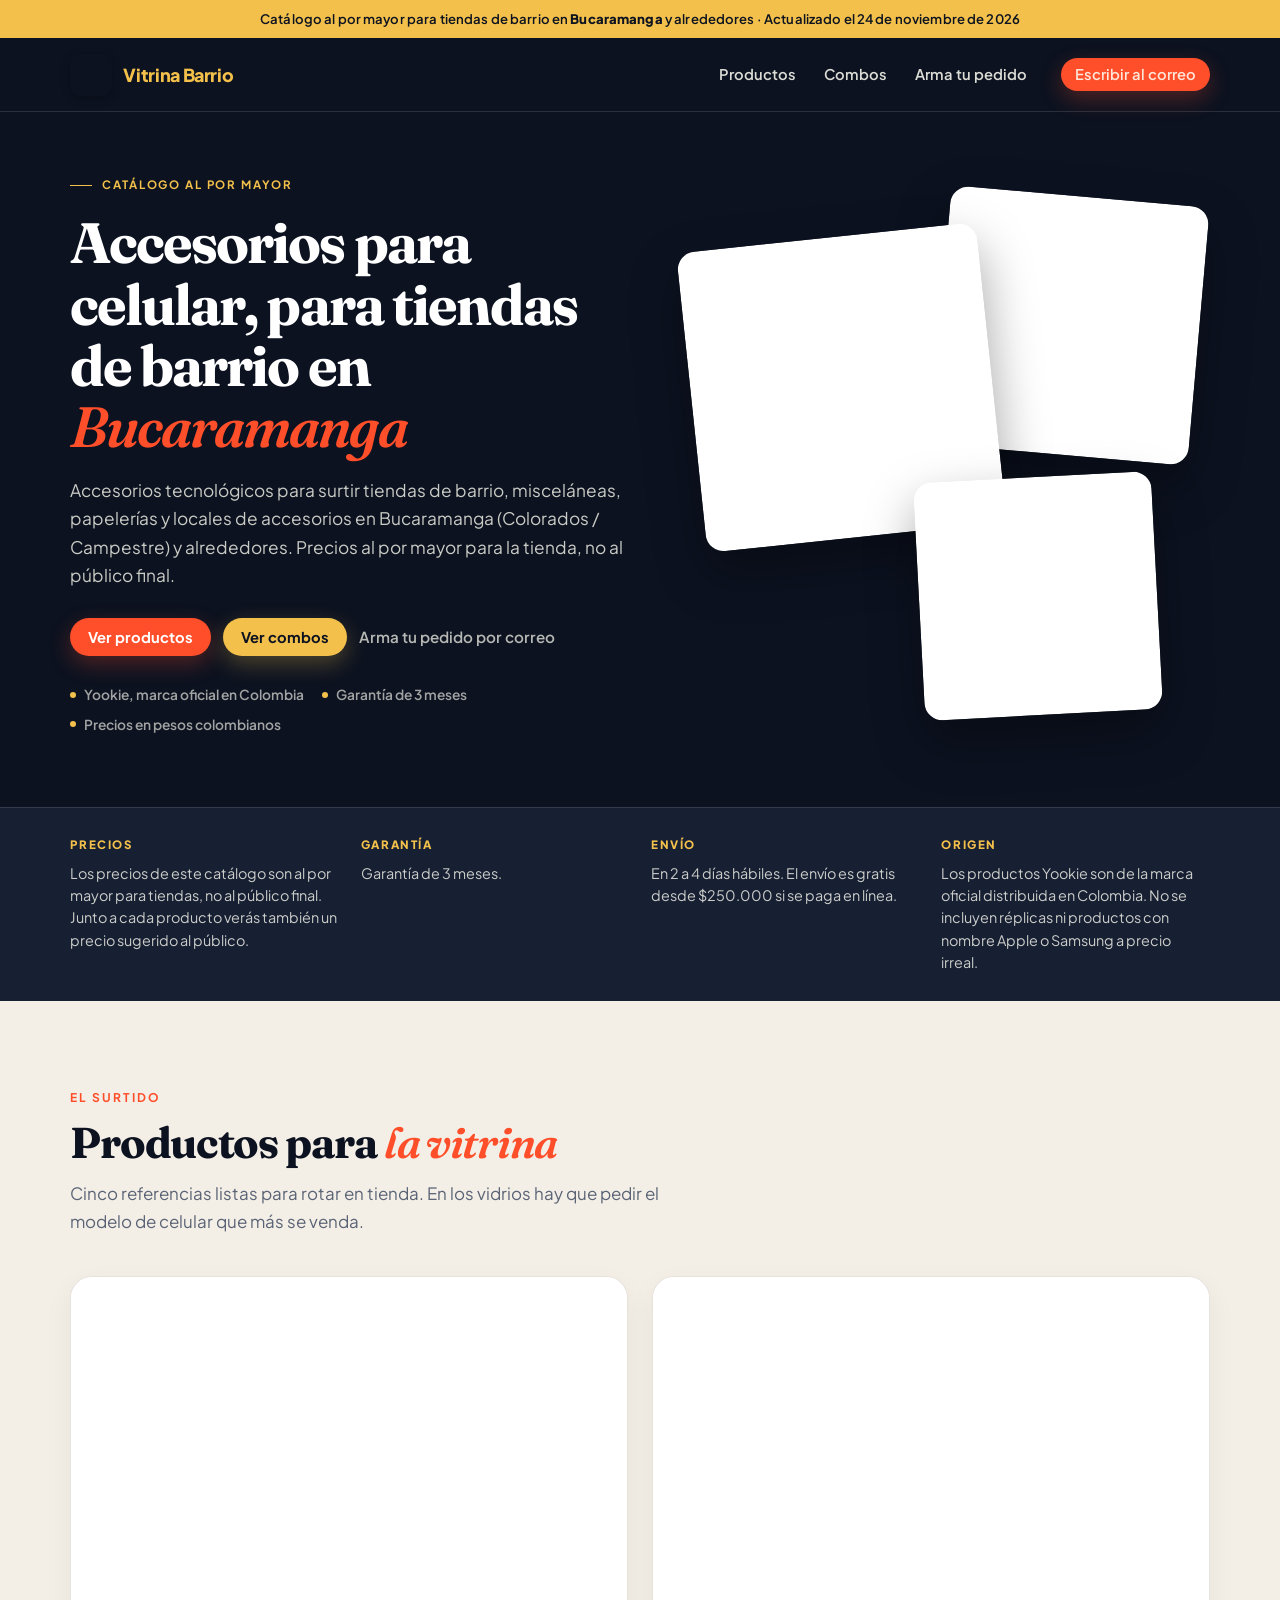
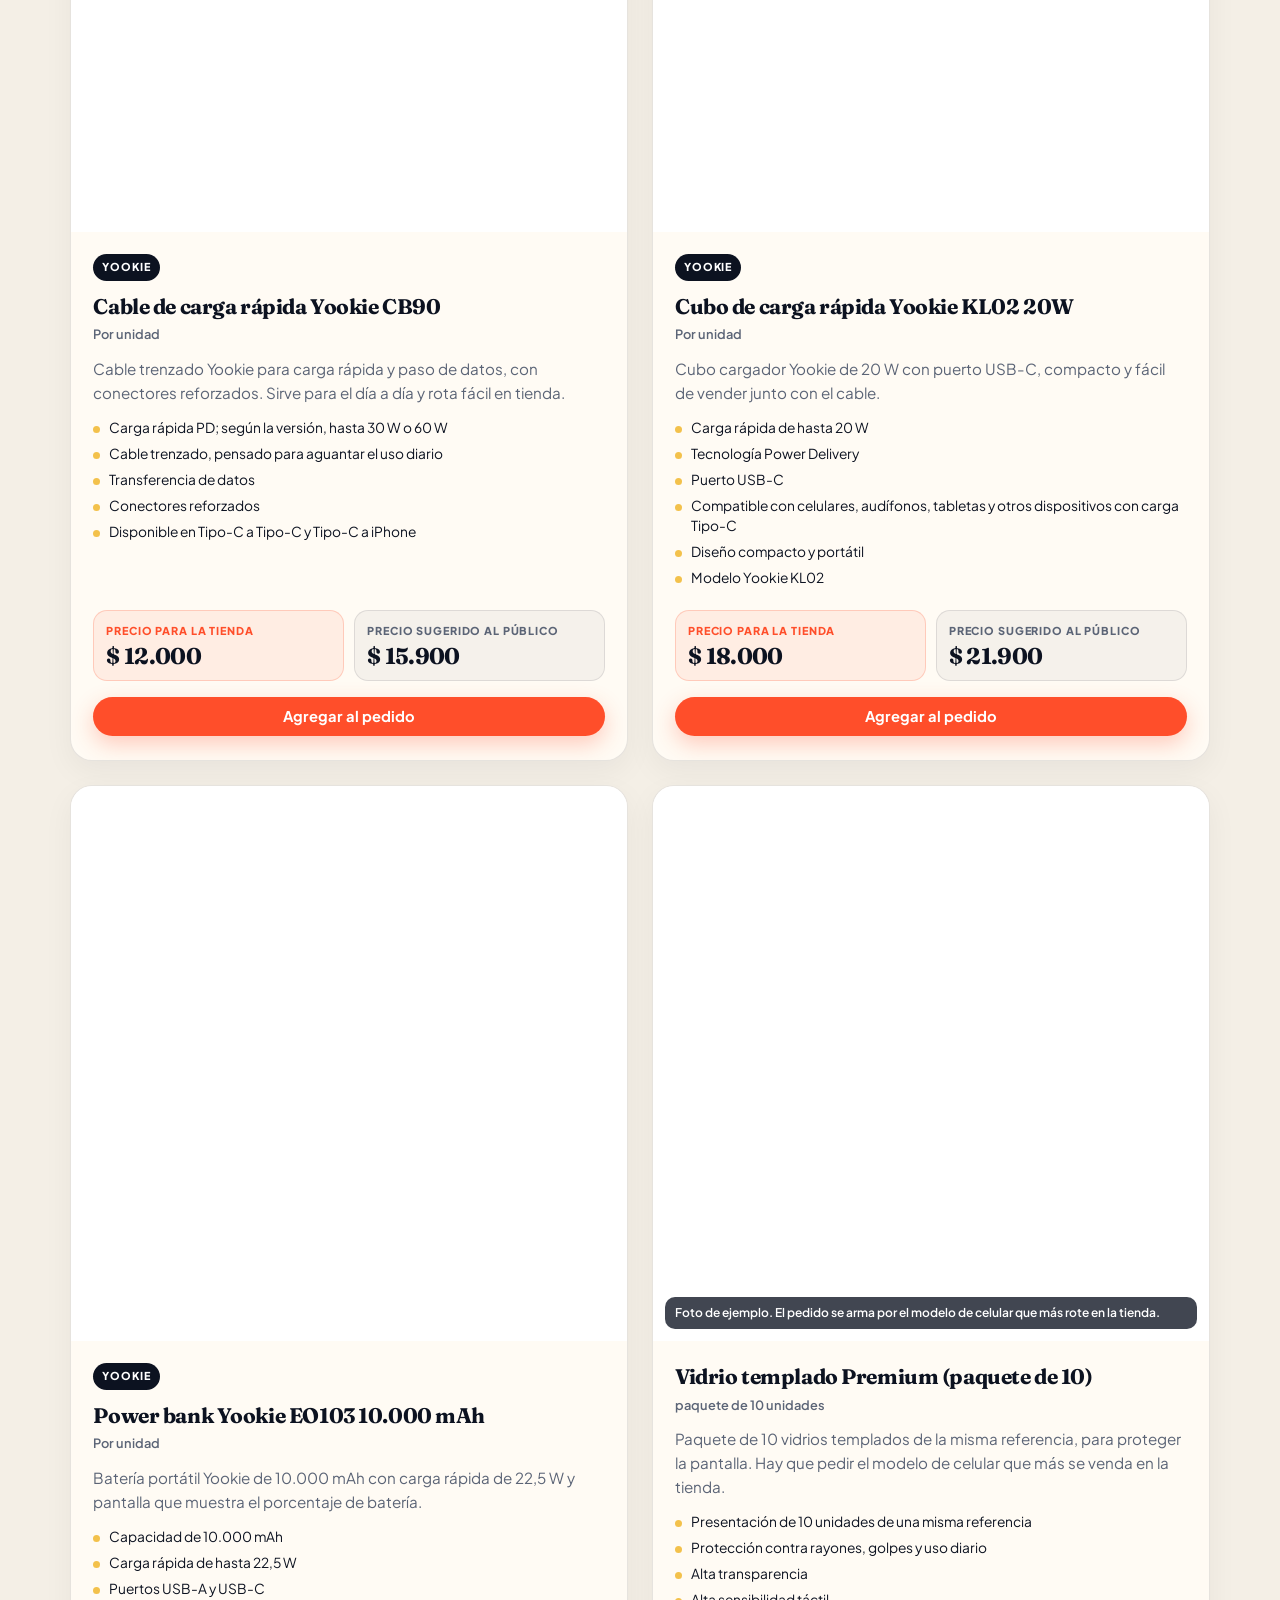
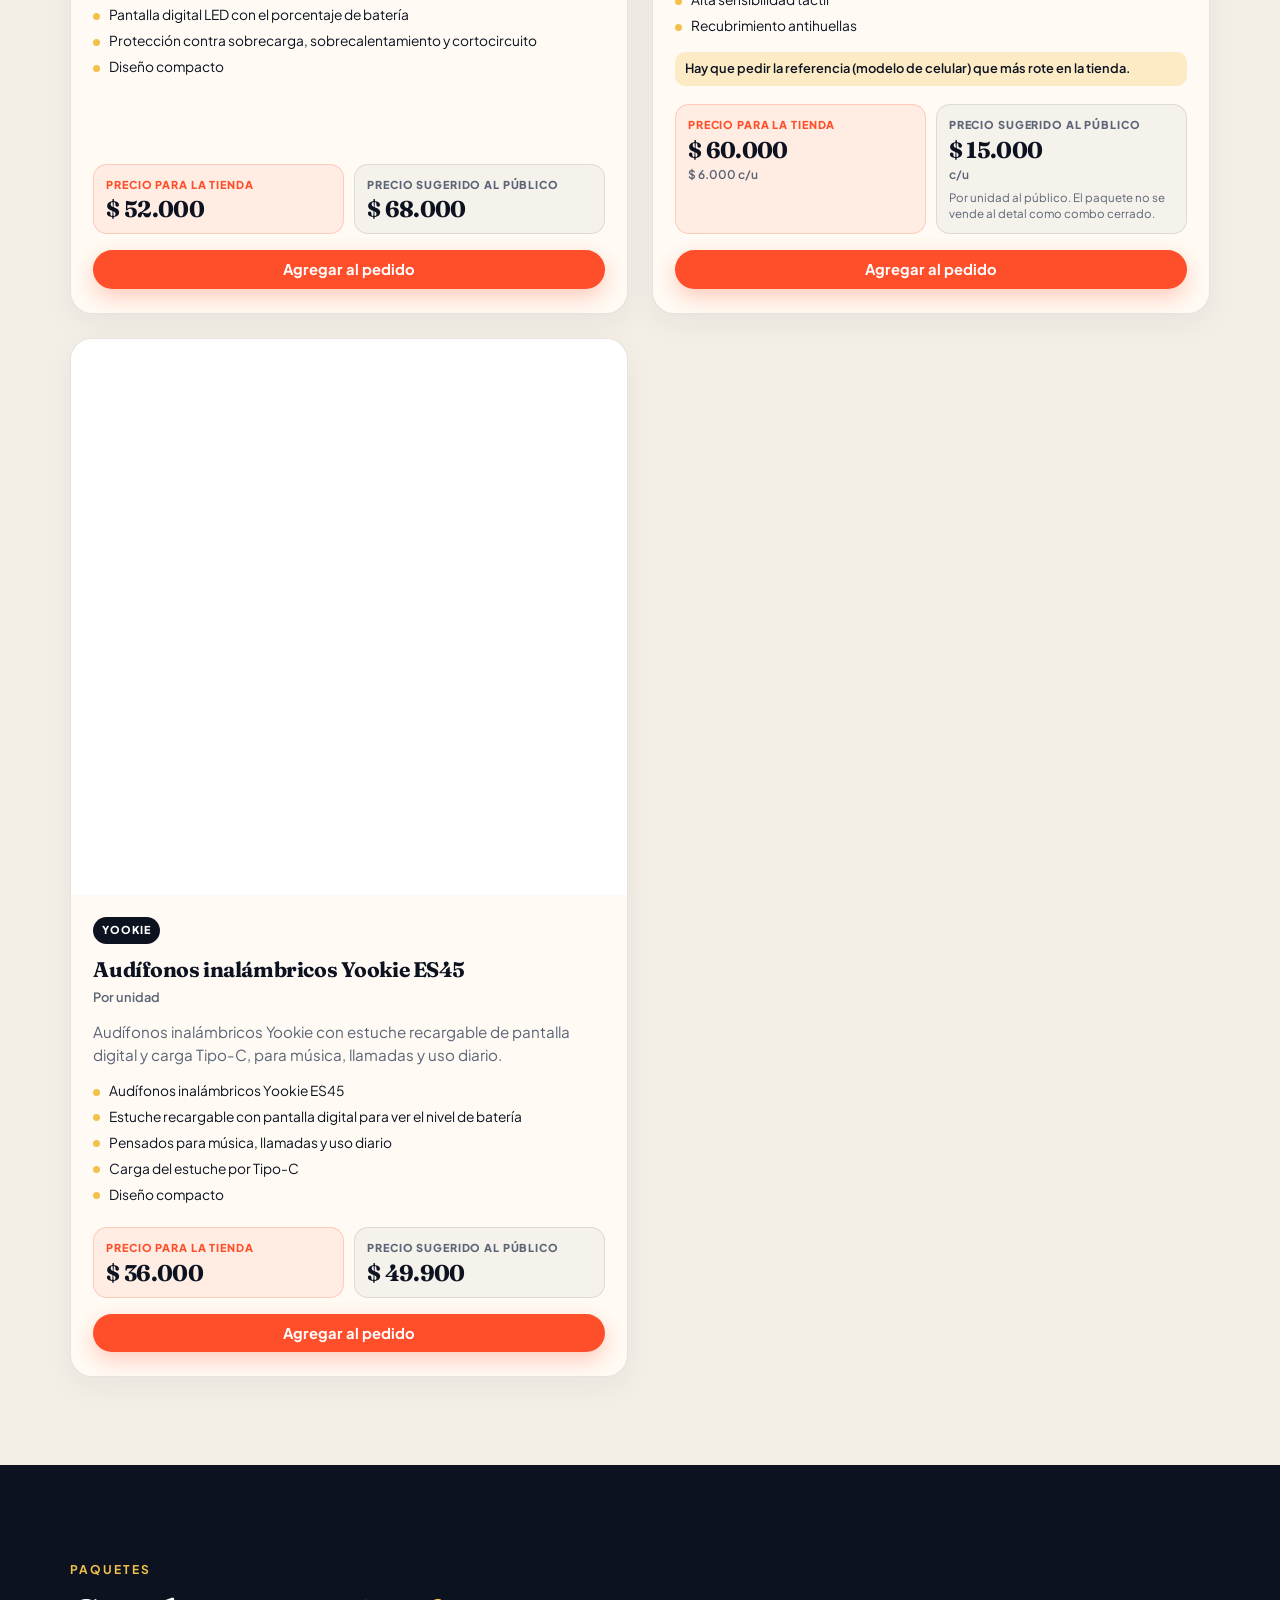
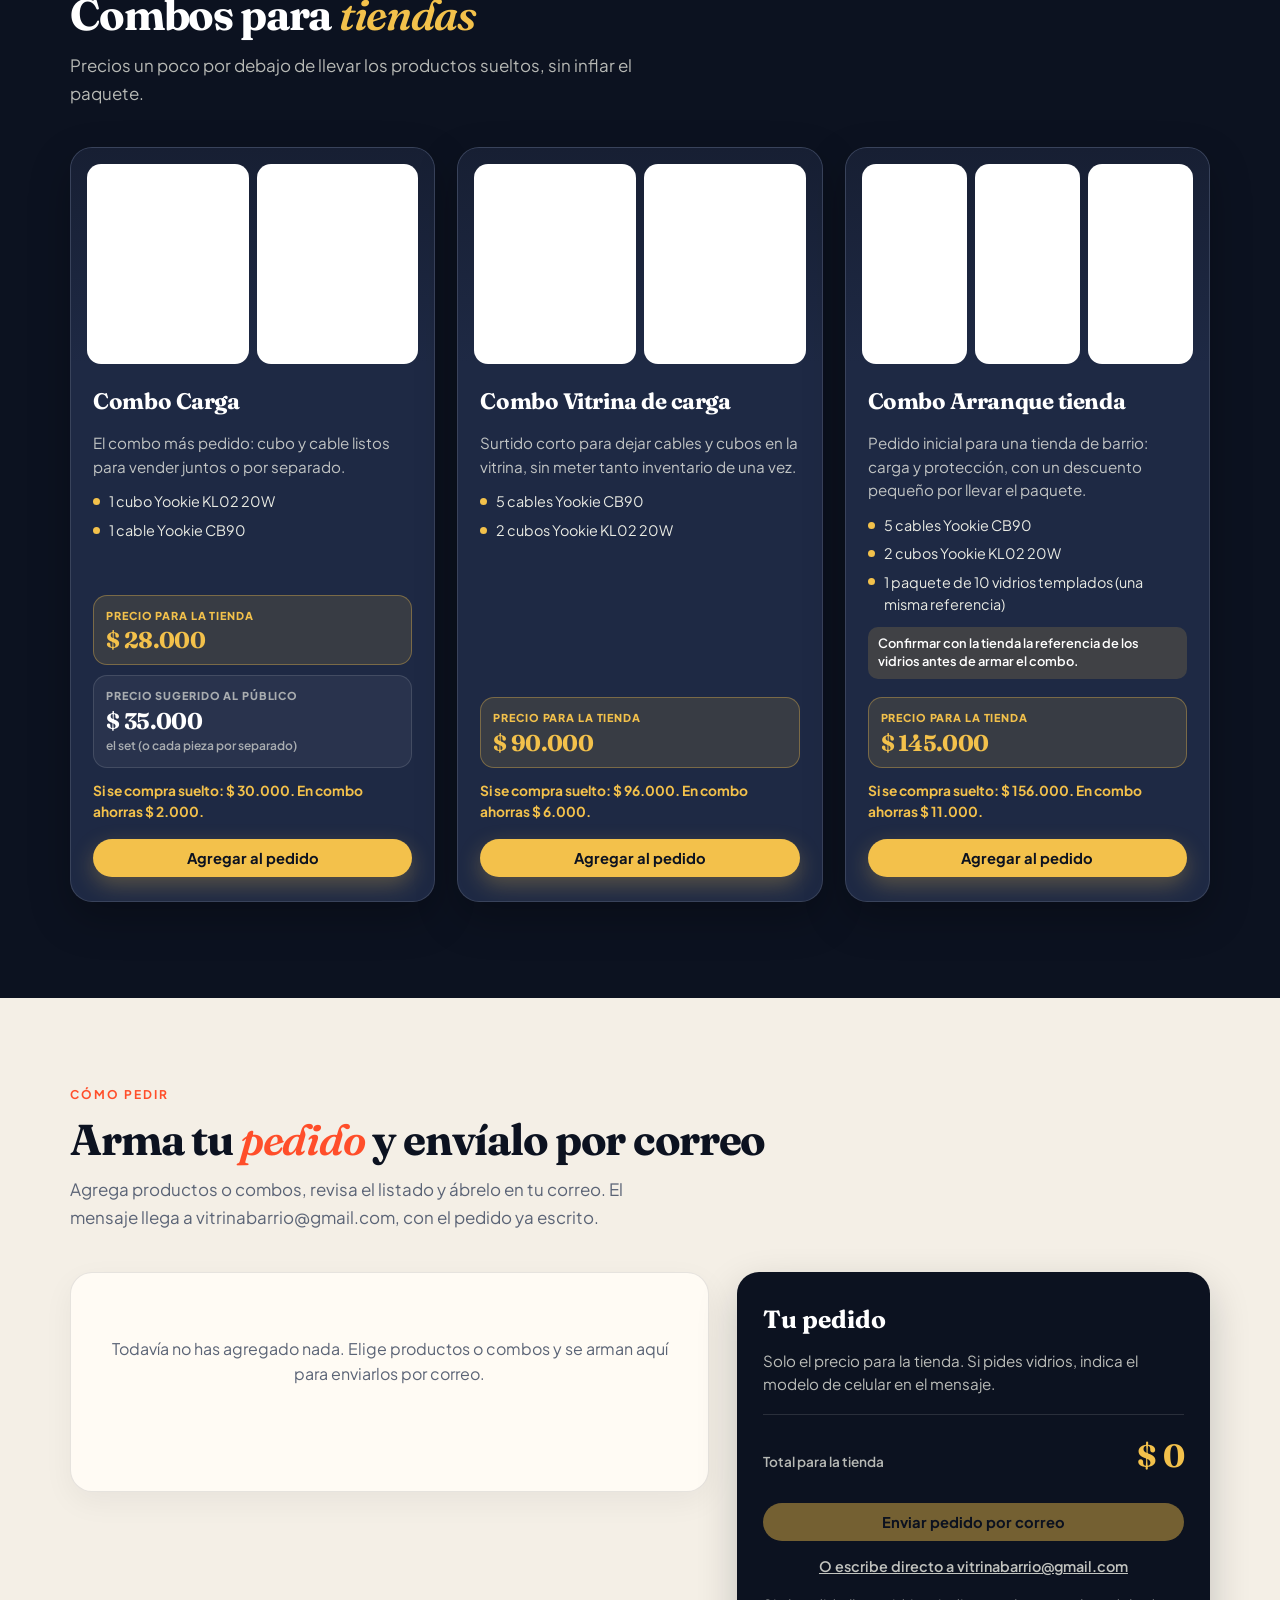
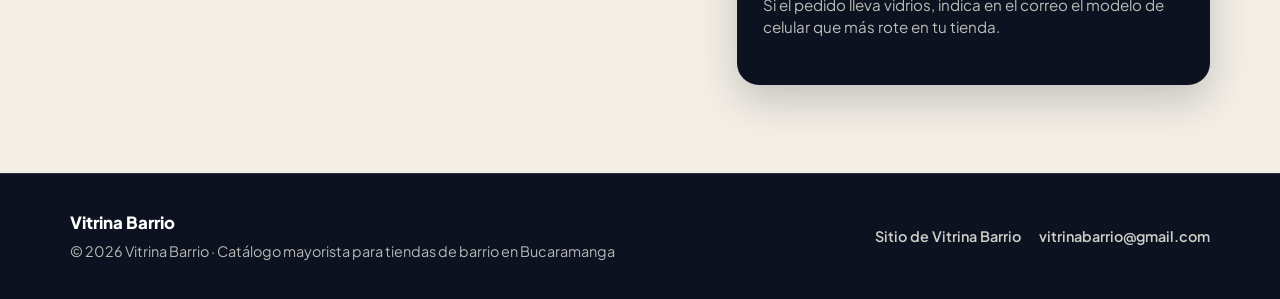
==== catalogo/index.html @ 0caeb46c "Agrega el catálogo mayorista de Vitrina Barrio (página y precios)." ====
<!DOCTYPE html>
<html lang="es-CO">
<head>
  <meta charset="utf-8">
  <meta name="viewport" content="width=device-width, initial-scale=1">
  <title>Catálogo mayorista de accesorios para celular · Vitrina Barrio</title>
  <meta name="description" content="Accesorios para celular al por mayor, para tiendas de barrio, misceláneas, papelerías y locales de accesorios en Bucaramanga y alrededores.">
  <link rel="icon" href="[data-uri]" type="image/jpeg" data-src="assets/logo-icon.jpg.b64">
  <link rel="apple-touch-icon" href="[data-uri]" data-src="assets/logo.png.b64">
  <link rel="preconnect" href="https://fonts.googleapis.com">
  <link rel="preconnect" href="https://fonts.gstatic.com" crossorigin>
  <link href="https://fonts.googleapis.com/css2?family=Fraunces:ital,opsz,wght@0,9..144,500;0,9..144,600;0,9..144,700;1,9..144,500;1,9..144,600;1,9..144,700&family=Plus+Jakarta+Sans:ital,wght@0,400;0,500;0,600;0,700;0,800;1,400&display=swap" rel="stylesheet">
  <link rel="stylesheet" href="estilos.css">
</head>
<body>
  <div class="topbar">Catálogo al por mayor para tiendas de barrio en <b>Bucaramanga</b> y alrededores · Actualizado el 24 de noviembre de 2026</div>

  <header class="nav" id="nav">
    <a class="logo" href="https://maiguxd.github.io/">
      <img src="[data-uri]" data-src="assets/logo.png.b64" alt="Vitrina Barrio" width="42" height="42">
      <span>Vitrina Barrio</span>
    </a>
    <nav class="menu" aria-label="Secciones del catálogo">
      <a href="#productos">Productos</a>
      <a href="#combos">Combos</a>
      <a href="#pedido">Arma tu pedido</a>
      <a class="btn btn-sm" href="mailto:vitrinabarrio@gmail.com">Escribir al correo</a>
    </nav>
    <button class="hamb" id="hamb" type="button" aria-label="Abrir menú" aria-expanded="false">
      <svg viewBox="0 0 24 24" fill="none" stroke="currentColor" stroke-width="2.2" stroke-linecap="round" aria-hidden="true">
        <path d="M4 7h16M4 12h16M4 17h16"/>
      </svg>
    </button>
  </header>

  <section class="hero" id="inicio">
    <div class="grain" data-b64-bg="assets/grain.png.b64" aria-hidden="true"></div>
    <div class="hero-grid">
      <div>
        <p class="eyebrow">Catálogo al por mayor</p>
        <h1>Accesorios para celular, para tiendas de barrio en <em>Bucaramanga</em></h1>
        <p class="lead">Accesorios tecnológicos para surtir tiendas de barrio, misceláneas, papelerías y locales de accesorios en Bucaramanga (Colorados / Campestre) y alrededores. Precios al por mayor para la tienda, no al público final.</p>
        <div class="hero-cta">
          <a class="btn" href="#productos">Ver productos</a>
          <a class="btn gold" href="#combos">Ver combos</a>
          <a class="subtle" href="#pedido">Arma tu pedido por correo</a>
        </div>
        <p class="hero-meta">
          <span><i></i>Yookie, marca oficial en Colombia</span>
          <span><i></i>Garantía de 3 meses</span>
          <span><i></i>Precios en pesos colombianos</span>
        </p>
      </div>
      <div class="collage" aria-hidden="true">
        <figure class="a"><img src="[data-uri]" data-src="assets/img/audifonos-es45.jpg.b64" alt="" width="1200" height="1200"></figure>
        <figure class="b"><img src="[data-uri]" data-src="assets/img/cable-cb90.jpg.b64" alt="" width="1200" height="1200"></figure>
        <figure class="c"><img src="[data-uri]" data-src="assets/img/powerbank-eo103.jpg.b64" alt="" width="1200" height="1200"></figure>
      </div>
    </div>
  </section>

  <div class="notes">
    <div class="notes-grid">
      <article>
        <b>Precios</b>
        Los precios de este catálogo son al por mayor para tiendas, no al público final. Junto a cada producto verás también un precio sugerido al público.
      </article>
      <article>
        <b>Garantía</b>
        Garantía de 3 meses.
      </article>
      <article>
        <b>Envío</b>
        En 2 a 4 días hábiles. El envío es gratis desde $250.000 si se paga en línea.
      </article>
      <article>
        <b>Origen</b>
        Los productos Yookie son de la marca oficial distribuida en Colombia. No se incluyen réplicas ni productos con nombre Apple o Samsung a precio irreal.
      </article>
    </div>
  </div>

  <section id="productos">
    <div class="wrap">
      <div class="sec-head">
        <p class="kicker">El surtido</p>
        <h2>Productos para <em>la vitrina</em></h2>
        <p class="sub">Cinco referencias listas para rotar en tienda. En los vidrios hay que pedir el modelo de celular que más se venda.</p>
      </div>
      <div class="grid" id="grid-productos"></div>
    </div>
  </section>

  <section class="combos-sec" id="combos">
    <div class="wrap">
      <div class="sec-head">
        <p class="kicker">Paquetes</p>
        <h2>Combos para <em>tiendas</em></h2>
        <p class="sub">Precios un poco por debajo de llevar los productos sueltos, sin inflar el paquete.</p>
      </div>
      <div class="combos" id="grid-combos"></div>
    </div>
  </section>

  <section class="pedido-sec" id="pedido">
    <div class="wrap">
      <div class="sec-head">
        <p class="kicker">Cómo pedir</p>
        <h2>Arma tu <em>pedido</em> y envíalo por correo</h2>
        <p class="sub">Agrega productos o combos, revisa el listado y ábrelo en tu correo. El mensaje llega a vitrinabarrio@gmail.com, con el pedido ya escrito.</p>
      </div>
      <div class="pedido-box">
        <div class="pedido-list" id="pedido-list"></div>
        <aside class="resumen">
          <h3>Tu pedido</h3>
          <p>Solo el precio para la tienda. Si pides vidrios, indica el modelo de celular en el mensaje.</p>
          <div class="total-row">
            <span>Total para la tienda</span>
            <b id="pedido-total">$0</b>
          </div>
          <a class="btn gold" id="btn-enviar" aria-disabled="true">Enviar pedido por correo</a>
          <a class="mail" href="mailto:vitrinabarrio@gmail.com">O escribe directo a vitrinabarrio@gmail.com</a>
          <p class="aviso">Si el pedido lleva vidrios, indica en el correo el modelo de celular que más rote en tu tienda.</p>
        </aside>
      </div>
    </div>
  </section>

  <footer>
    <div class="ft">
      <div>
        <div class="brand">Vitrina Barrio</div>
        © 2026 Vitrina Barrio · Catálogo mayorista para tiendas de barrio en Bucaramanga
      </div>
      <nav>
        <a href="https://maiguxd.github.io/">Sitio de Vitrina Barrio</a>
        <a href="mailto:vitrinabarrio@gmail.com">vitrinabarrio@gmail.com</a>
      </nav>
    </div>
  </footer>

  <div class="pedido-bar" id="pedido-bar" hidden>
    <div>
      <span id="bar-cuenta">0 ítems en el pedido</span>
      <b id="bar-total">$0</b>
    </div>
    <a class="btn gold btn-sm" href="#pedido">Ver pedido</a>
  </div>
  <p class="sr-only" id="pedido-live" aria-live="polite"></p>

  <script src="productos.js"></script>
  <script src="img-b64.js"></script>
  <script src="app.js"></script>
</body>
</html>
---- catalogo/estilos.css ----
/* Vitrina Barrio — Catálogo mayorista */
:root{
  --ink:#0C1220;
  --ink2:#171F33;
  --ink3:#1E2944;
  --cream:#F4EFE6;
  --paper:#FFFBF4;
  --coral:#FF4E2A;
  --coral2:#E03A18;
  --gold:#F3C14B;
  --gold2:#D9A62E;
  --muted:#5B6476;
  --line:rgba(12,18,32,.10);
  --line2:rgba(255,255,255,.12);
  --shadow:0 18px 50px rgba(12,18,32,.12);
  --radius:22px;
  --max:1200px;
  --pad:clamp(20px,5.5vw,80px);
  --navh:74px;
  --font:"Plus Jakarta Sans","Segoe UI",system-ui,sans-serif;
  --display:"Fraunces","Iowan Old Style",Palatino,Georgia,serif;
  --barh:0px;
}
*,*::before,*::after{box-sizing:border-box;margin:0;padding:0}
html{scroll-behavior:smooth;scroll-padding-top:calc(var(--navh) + 12px)}
html,body{max-width:100%;overflow-x:hidden}
body{
  font-family:var(--font);
  color:var(--ink);
  background:var(--cream);
  line-height:1.55;
  -webkit-font-smoothing:antialiased;
  padding-bottom:var(--barh);
}
img{max-width:100%;display:block}
a{color:inherit}
button,input{font:inherit}
button{cursor:pointer;border:0;background:none}
ul{list-style:none}
:focus-visible{outline:2px solid var(--coral);outline-offset:3px}
::selection{background:var(--coral);color:#fff}

/* ----- Top bar ----- */
.topbar{
  background:var(--gold);
  color:var(--ink);
  font-size:.82rem;
  font-weight:600;
  text-align:center;
  padding:9px var(--pad);
  letter-spacing:.01em;
}
.topbar b{font-weight:800}

/* ----- Nav ----- */
.nav{
  position:sticky;top:0;z-index:60;
  height:var(--navh);
  display:flex;align-items:center;justify-content:space-between;gap:16px;
  padding:0 var(--pad);
  background:var(--ink);
  color:#fff;
  border-bottom:1px solid var(--line2);
}
.logo{display:flex;align-items:center;gap:11px;text-decoration:none;font-weight:800;font-size:1.12rem;letter-spacing:-.02em;z-index:62;color:#fff}
.logo img{width:42px;height:42px;border-radius:11px;object-fit:cover;box-shadow:0 2px 8px rgba(0,0,0,.25)}
.logo span{color:var(--gold)}
.menu{display:flex;align-items:center;gap:28px}
.menu a{color:rgba(255,255,244,.86);text-decoration:none;font-weight:600;font-size:.92rem}
.menu a:hover{color:#fff}
.menu .btn{margin-left:6px}
.btn{
  display:inline-flex;align-items:center;justify-content:center;gap:8px;
  background:var(--coral);color:#fff;text-decoration:none;
  font-weight:700;font-size:.92rem;line-height:1;
  padding:12px 18px;border-radius:999px;
  box-shadow:0 8px 22px rgba(255,78,42,.28);
  transition:background .2s,transform .2s,box-shadow .2s;
}
.btn:hover{background:var(--coral2);transform:translateY(-1px)}
.btn.gold{background:var(--gold);color:var(--ink);box-shadow:0 8px 22px rgba(243,193,75,.28)}
.btn.gold:hover{background:var(--gold2)}
.btn.dark{background:var(--ink);box-shadow:0 8px 22px rgba(12,18,32,.25);color:#fff}
.btn.ghost{
  background:transparent;color:var(--ink);
  border:1.5px solid rgba(12,18,32,.22);
  box-shadow:none;
}
.btn.ghost:hover{border-color:var(--ink);background:rgba(12,18,32,.04)}
.btn:disabled,.btn[aria-disabled="true"]{opacity:.45;cursor:not-allowed;pointer-events:none;transform:none;box-shadow:none}
.btn-sm{padding:9px 14px;font-size:.86rem}
.hamb{
  display:none;width:44px;height:44px;border-radius:12px;
  color:#fff;align-items:center;justify-content:center;z-index:62;
}
.hamb svg{width:22px;height:22px}

/* ----- Hero ----- */
.hero{
  position:relative;
  background:var(--ink);
  color:#fff;
  padding:64px var(--pad) 72px;
  overflow:hidden;
}
.hero .grain{
  pointer-events:none;position:absolute;inset:0;
  background-repeat:repeat;
  opacity:.18;mix-blend-mode:overlay;
}
.hero-grid{
  position:relative;z-index:1;
  max-width:var(--max);margin:0 auto;
  display:grid;grid-template-columns:1.05fr .95fr;gap:48px;align-items:center;
}
.eyebrow{
  display:flex;align-items:center;gap:10px;
  color:var(--gold);font-weight:700;letter-spacing:.16em;
  font-size:.72rem;text-transform:uppercase;margin-bottom:18px;
}
.eyebrow:before{content:"";width:22px;height:1.5px;background:var(--gold)}
.hero h1{
  font-family:var(--display);
  font-size:clamp(2.05rem,4.6vw,3.55rem);
  font-weight:700;letter-spacing:-.035em;line-height:1.08;
  margin-bottom:18px;
}
.hero h1 em{font-style:italic;font-weight:600;color:var(--coral)}
.hero .lead{
  color:rgba(255,255,244,.78);
  font-size:1.08rem;max-width:34em;line-height:1.65;
  margin-bottom:28px;
}
.hero-cta{display:flex;flex-wrap:wrap;gap:12px;align-items:center}
.hero-cta .subtle{color:rgba(255,255,244,.7);font-weight:600;text-decoration:none;font-size:.95rem}
.hero-cta .subtle:hover{color:var(--gold)}
.hero-meta{
  margin-top:28px;display:flex;flex-wrap:wrap;gap:8px 18px;
  color:rgba(255,255,244,.62);font-size:.86rem;font-weight:600;
}
.hero-meta span{display:inline-flex;align-items:center;gap:8px}
.hero-meta i{width:6px;height:6px;border-radius:50%;background:var(--gold);display:inline-block}

.collage{position:relative;height:min(520px,58vw);min-height:340px}
.collage figure{
  position:absolute;background:#fff;border-radius:18px;overflow:hidden;
  box-shadow:0 22px 50px rgba(0,0,0,.35);
  border:1px solid rgba(255,255,255,.16);
}
.collage img{width:100%;height:100%;object-fit:cover}
.collage .a{width:58%;aspect-ratio:1;left:0;top:8%;transform:rotate(-6deg);z-index:2}
.collage .b{width:50%;aspect-ratio:1;right:2%;top:0;transform:rotate(5deg);z-index:1}
.collage .c{width:46%;aspect-ratio:1;right:10%;bottom:0;transform:rotate(-3deg);z-index:3}

/* ----- Trust notes ----- */
.notes{
  background:var(--ink2);
  color:rgba(255,255,244,.78);
  padding:28px var(--pad);
  border-top:1px solid var(--line2);
}
.notes-grid{
  max-width:var(--max);margin:0 auto;
  display:grid;grid-template-columns:repeat(4,1fr);gap:22px;
}
.notes article{font-size:.9rem;line-height:1.55}
.notes b{
  display:block;color:var(--gold);font-size:.72rem;letter-spacing:.14em;
  text-transform:uppercase;margin-bottom:8px;font-weight:800;
}

/* ----- Sections ----- */
section{padding:88px var(--pad)}
.wrap{max-width:var(--max);margin:0 auto}
.kicker{
  color:var(--coral);font-weight:700;letter-spacing:.16em;font-size:.75rem;text-transform:uppercase;
  margin-bottom:10px;
}
h2{
  font-family:var(--display);
  font-size:clamp(1.85rem,3.4vw,2.7rem);
  font-weight:700;letter-spacing:-.03em;line-height:1.15;
}
h2 em{font-style:italic;font-weight:600;color:var(--coral)}
.sub{color:var(--muted);margin-top:12px;font-size:1.06rem;max-width:36em;line-height:1.65}
.sec-head{margin-bottom:40px}

/* ----- Product grid ----- */
.grid{
  display:grid;grid-template-columns:repeat(2,1fr);gap:24px;
}
.card{
  background:var(--paper);
  border:1px solid var(--line);
  border-radius:var(--radius);
  overflow:hidden;
  display:flex;flex-direction:column;
  box-shadow:0 10px 30px rgba(12,18,32,.05);
  transition:transform .25s,box-shadow .25s;
}
.card:hover{transform:translateY(-3px);box-shadow:var(--shadow)}
.card-media{
  position:relative;background:#fff;
  aspect-ratio:1;overflow:hidden;
}
.card-media img{width:100%;height:100%;object-fit:contain}
.badge{
  display:inline-flex;align-self:flex-start;
  background:var(--ink);color:#fff;
  font-size:.68rem;font-weight:800;letter-spacing:.08em;text-transform:uppercase;
  padding:5px 9px;border-radius:999px;
}
.card-media .caption{
  position:absolute;left:12px;right:12px;bottom:12px;
  background:rgba(12,18,32,.78);color:#fff;
  font-size:.75rem;font-weight:600;line-height:1.35;
  padding:8px 10px;border-radius:10px;
}
.card-body{padding:22px 22px 24px;display:flex;flex-direction:column;gap:12px;flex:1}
.card-body h3{
  font-family:var(--display);
  font-size:1.32rem;font-weight:700;letter-spacing:-.02em;line-height:1.25;
}
.unidad{color:var(--muted);font-size:.8rem;font-weight:600;margin-top:-6px}
.card-body .desc{color:var(--muted);font-size:.95rem;line-height:1.55}
.feats{display:flex;flex-direction:column;gap:6px;margin:2px 0 4px}
.feats li{
  position:relative;padding-left:16px;
  color:var(--ink);font-size:.86rem;line-height:1.45;
}
.feats li:before{
  content:"";position:absolute;left:0;top:.55em;
  width:7px;height:7px;border-radius:50%;background:var(--gold);
}

.prices{
  display:grid;grid-template-columns:1fr 1fr;gap:10px;
  margin-top:auto;padding-top:6px;
}
.price{
  background:rgba(12,18,32,.04);
  border:1px solid var(--line);
  border-radius:14px;padding:12px 12px 11px;
}
.price.main{
  background:rgba(255,78,42,.08);
  border-color:rgba(255,78,42,.22);
}
.price label{
  display:block;font-size:.68rem;font-weight:800;letter-spacing:.08em;
  text-transform:uppercase;color:var(--muted);margin-bottom:4px;
}
.price.main label{color:var(--coral)}
.price b{
  display:block;font-family:var(--display);
  font-size:1.42rem;font-weight:700;letter-spacing:-.03em;line-height:1.1;
}
.price small{display:block;color:var(--muted);font-size:.75rem;font-weight:600;margin-top:3px}
.price .note{display:block;color:var(--muted);font-size:.72rem;line-height:1.4;margin-top:6px}
.warn{
  font-size:.8rem;font-weight:600;color:var(--ink);
  background:rgba(243,193,75,.28);border-radius:10px;padding:8px 10px;line-height:1.4;
}
.card-actions{display:flex;gap:8px;align-items:center;margin-top:4px}
.card-actions .btn{flex:1}

/* ----- Combos ----- */
.combos-sec{background:var(--ink);color:#fff;padding:96px var(--pad)}
.combos-sec .kicker{color:var(--gold)}
.combos-sec h2 em{color:var(--gold)}
.combos-sec .sub{color:rgba(255,255,244,.7)}
.combos{
  display:grid;grid-template-columns:repeat(3,1fr);gap:22px;
}
.combo{
  background:var(--ink3);
  border:1px solid var(--line2);
  border-radius:var(--radius);
  padding:0;overflow:hidden;
  display:flex;flex-direction:column;
  box-shadow:0 16px 40px rgba(0,0,0,.25);
}
.combo-thumbs{
  display:flex;gap:8px;padding:16px 16px 0;background:linear-gradient(180deg,var(--ink2),var(--ink3));
}
.combo-thumbs img{
  flex:1 1 0;min-width:0;aspect-ratio:1;object-fit:contain;background:#fff;
  border-radius:14px;border:1px solid var(--line2);
}
.combo-body{padding:20px 22px 24px;display:flex;flex-direction:column;gap:12px;flex:1}
.combo-body h3{
  font-family:var(--display);font-size:1.4rem;font-weight:700;letter-spacing:-.02em;
}
.combo-body .desc{color:rgba(255,255,244,.72);font-size:.95rem}
.incluye{display:flex;flex-direction:column;gap:6px}
.incluye li{
  padding-left:16px;position:relative;
  font-size:.9rem;color:rgba(255,255,244,.9);
}
.incluye li:before{content:"";position:absolute;left:0;top:.55em;width:7px;height:7px;border-radius:50%;background:var(--gold)}
.combo .prices{grid-template-columns:1fr}
.combo .price{background:rgba(255,255,255,.05);border-color:var(--line2)}
.combo .price.main{background:rgba(243,193,75,.12);border-color:rgba(243,193,75,.35)}
.combo .price label{color:rgba(255,255,244,.6)}
.combo .price.main label{color:var(--gold)}
.combo .price b{color:#fff}
.combo .price.main b{color:var(--gold)}
.combo .price small,.combo .price .note{color:rgba(255,255,244,.6)}
.combo .warn{background:rgba(243,193,75,.16);color:#fff}
.ahorro{
  font-size:.86rem;font-weight:700;color:var(--gold);
}

/* ----- Pedido ----- */
.pedido-sec{background:var(--cream)}
.pedido-box{
  display:grid;grid-template-columns:1.15fr .85fr;gap:28px;align-items:start;
}
.pedido-list{
  background:var(--paper);border:1px solid var(--line);
  border-radius:var(--radius);padding:8px 8px 8px;
  box-shadow:0 10px 30px rgba(12,18,32,.05);
  min-height:220px;
}
.pedido-empty{
  color:var(--muted);text-align:center;padding:56px 24px;font-size:1rem;
}
.linea{
  display:grid;grid-template-columns:56px 1fr auto;gap:12px;align-items:center;
  padding:12px 12px;border-bottom:1px solid var(--line);
}
.linea:last-child{border-bottom:0}
.linea img{width:56px;height:56px;object-fit:contain;background:#fff;border-radius:12px;border:1px solid var(--line)}
.linea h4{font-size:.95rem;font-weight:700;letter-spacing:-.01em;line-height:1.3}
.linea .ref{color:var(--coral);font-size:.75rem;font-weight:700;margin-top:2px}
.linea .subtotal{font-weight:800;font-size:.98rem;white-space:nowrap}
.qty{
  display:inline-flex;align-items:center;gap:0;
  border:1px solid var(--line);border-radius:999px;overflow:hidden;margin-top:8px;
}
.qty button{
  width:32px;height:32px;display:grid;place-items:center;
  font-weight:700;color:var(--ink);
}
.qty button:hover{background:rgba(12,18,32,.05)}
.qty span{min-width:28px;text-align:center;font-weight:800;font-size:.9rem}

.resumen{
  background:var(--ink);color:#fff;
  border-radius:var(--radius);padding:28px 26px;
  position:sticky;top:calc(var(--navh) + 16px);
  box-shadow:0 16px 40px rgba(12,18,32,.2);
}
.resumen h3{font-family:var(--display);font-size:1.55rem;margin-bottom:10px}
.resumen p{color:rgba(255,255,244,.72);font-size:.95rem;margin-bottom:18px}
.total-row{
  display:flex;justify-content:space-between;align-items:baseline;gap:12px;
  border-top:1px solid var(--line2);padding-top:16px;margin:8px 0 22px;
}
.total-row span{color:rgba(255,255,244,.7);font-weight:600;font-size:.85rem}
.total-row b{font-family:var(--display);font-size:2rem;letter-spacing:-.03em;color:var(--gold)}
.resumen .btn{width:100%}
.resumen .mail{
  display:block;text-align:center;margin-top:14px;
  color:rgba(255,255,244,.75);font-weight:600;font-size:.9rem;
}
.resumen .mail:hover{color:var(--gold)}
.aviso{font-size:.8rem;color:rgba(255,255,244,.6);margin-top:16px;line-height:1.5}

/* ----- Footer ----- */
footer{
  background:var(--ink);color:rgba(255,255,244,.7);
  padding:36px var(--pad);border-top:1px solid var(--line2);
  font-size:.9rem;
}
.ft{
  max-width:var(--max);margin:0 auto;
  display:flex;justify-content:space-between;gap:24px;flex-wrap:wrap;align-items:center;
}
.ft .brand{font-weight:800;color:#fff;font-size:1.05rem;margin-bottom:4px}
.ft nav{display:flex;flex-wrap:wrap;gap:8px 18px}
.ft a{color:rgba(255,255,244,.8);text-decoration:none;font-weight:600}
.ft a:hover{color:var(--gold)}

/* ----- Sticky pedido bar (mobile) ----- */
.pedido-bar{
  display:none;
  position:fixed;left:12px;right:12px;bottom:12px;z-index:70;
  background:var(--ink);color:#fff;
  border-radius:18px;padding:12px 12px 12px 18px;
  box-shadow:0 16px 40px rgba(12,18,32,.35);
  align-items:center;justify-content:space-between;gap:12px;
}
.pedido-bar b{font-family:var(--display);font-size:1.15rem;color:var(--gold)}
.pedido-bar span{display:block;font-size:.75rem;color:rgba(255,255,244,.7);font-weight:600}
.sr-only{
  position:absolute;width:1px;height:1px;padding:0;margin:-1px;overflow:hidden;
  clip:rect(0,0,0,0);border:0;
}

@media (max-width:980px){
  .hero-grid{grid-template-columns:1fr;gap:36px}
  .collage{height:360px;min-height:300px;max-width:520px;margin:0 auto;width:100%}
  .notes-grid{grid-template-columns:1fr 1fr}
  .combos{grid-template-columns:1fr}
  .pedido-box{grid-template-columns:1fr}
  .resumen{position:static}
}
@media (max-width:720px){
  .hamb{display:inline-flex}
  .menu{
    display:none;position:fixed;inset:0;top:0;
    background:var(--ink);flex-direction:column;
    justify-content:center;align-items:center;gap:22px;padding-top:var(--navh);
  }
  .nav.open .menu{display:flex}
  .menu a{font-size:1.2rem;color:#fff}
  .grid{grid-template-columns:1fr}
  .notes-grid{grid-template-columns:1fr}
  .hero{padding:40px var(--pad) 48px}
  .topbar{font-size:.75rem;line-height:1.4;padding:8px 16px}
  .collage{height:260px;min-height:220px}
  section,.combos-sec{padding:64px var(--pad)}
  .prices{grid-template-columns:1fr}
  .pedido-bar{display:flex}
  body.has-pedido{--barh:84px}
}
@media (prefers-reduced-motion:reduce){
  html{scroll-behavior:auto}
  .card,.btn{transition:none}
}
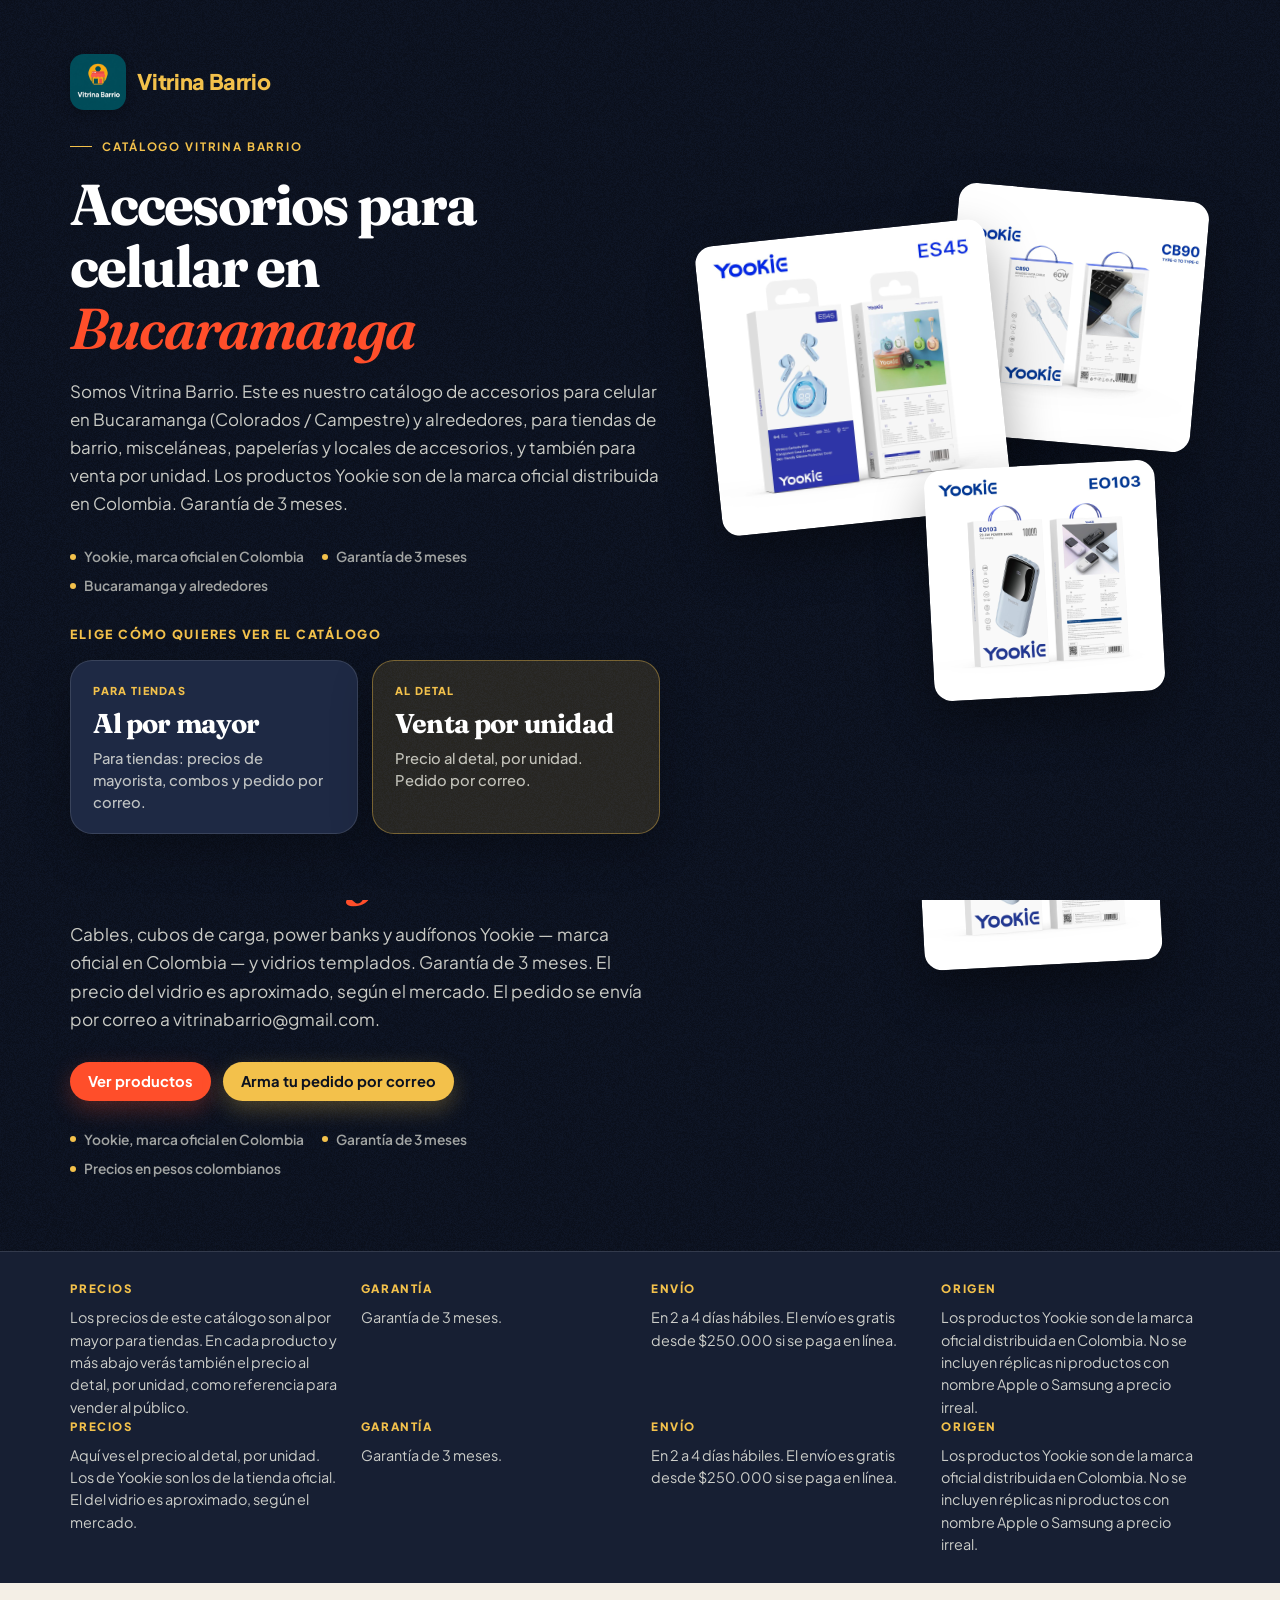
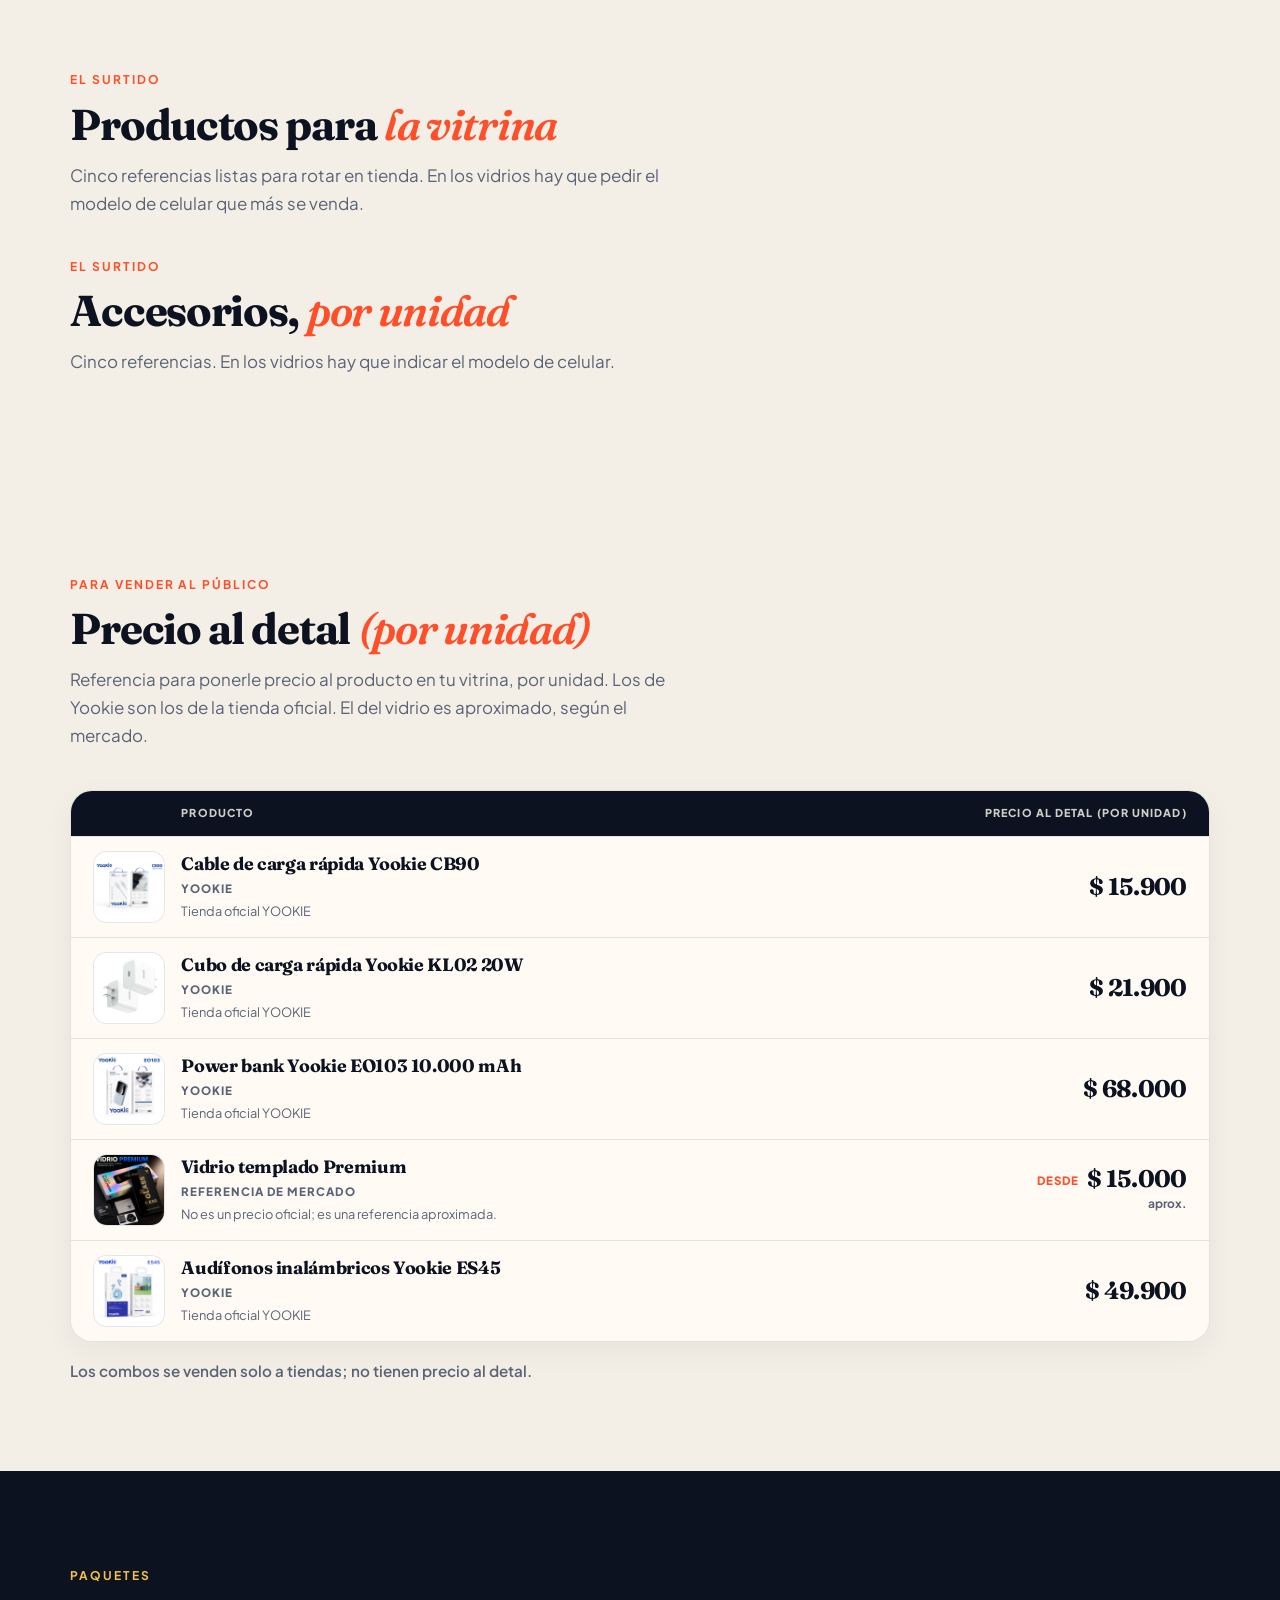
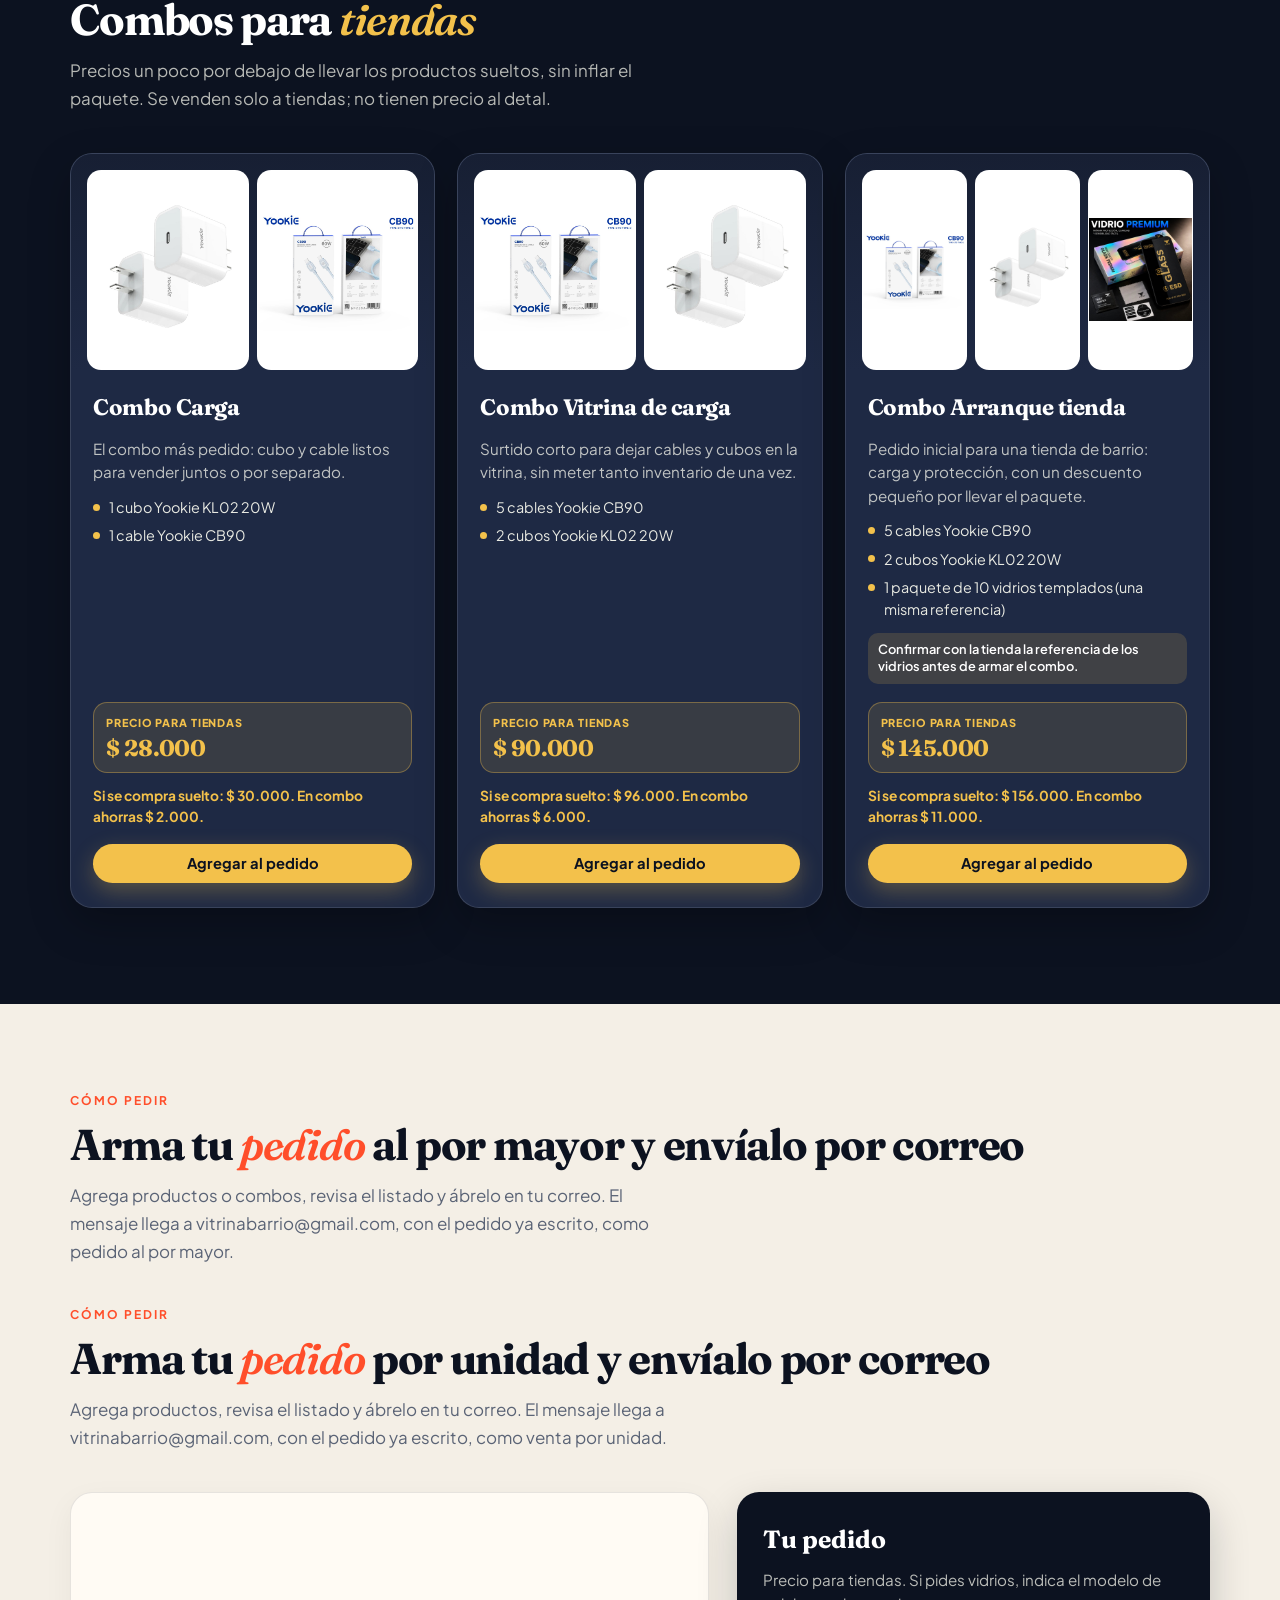
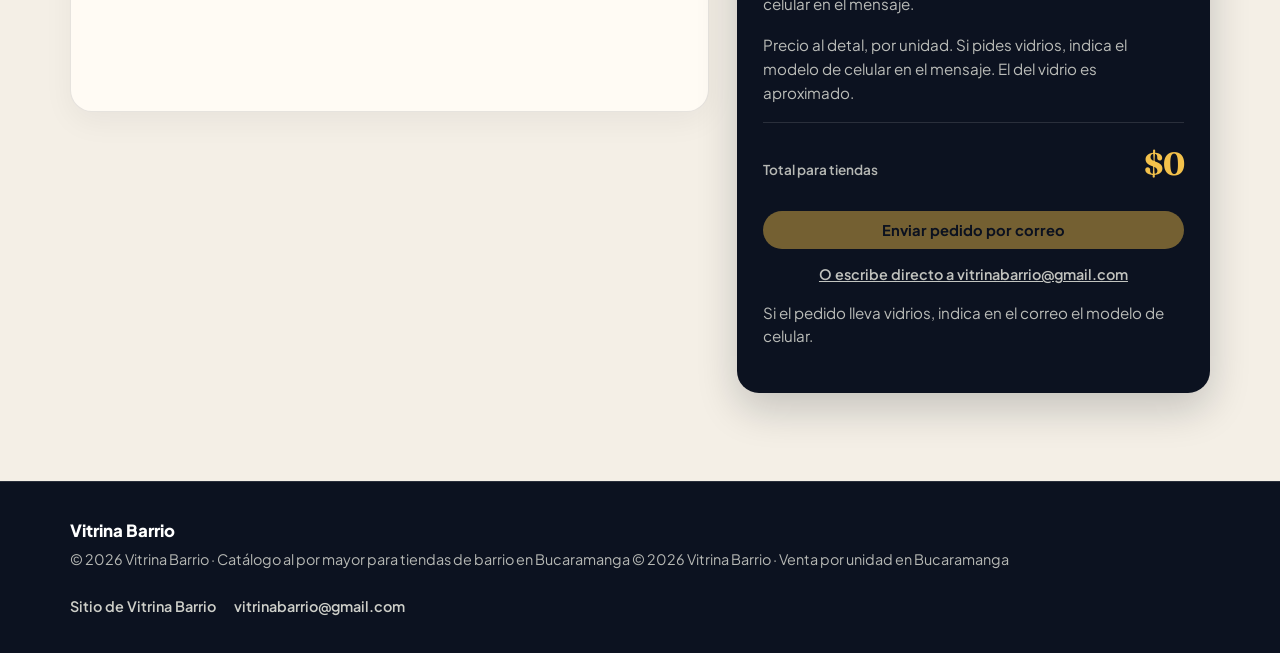
==== commit 7f64bf00: "Actualiza el catálogo con pantalla de inicio y vistas al por mayor y al detal" ====
--- a/catalogo/index.html
+++ b/catalogo/index.html
@@ -3,148 +3,257 @@
 <head>
   <meta charset="utf-8">
   <meta name="viewport" content="width=device-width, initial-scale=1">
-  <title>Catálogo mayorista de accesorios para celular · Vitrina Barrio</title>
-  <meta name="description" content="Accesorios para celular al por mayor, para tiendas de barrio, misceláneas, papelerías y locales de accesorios en Bucaramanga y alrededores.">
+  <title>Catálogo de accesorios para celular · Vitrina Barrio</title>
+  <meta name="description" content="Accesorios para celular en Bucaramanga y alrededores: al por mayor para tiendas de barrio, y venta por unidad. Productos Yookie, garantía de 3 meses.">
   <link rel="icon" href="[data-uri]" type="image/jpeg" data-src="assets/logo-icon.jpg.b64">
   <link rel="apple-touch-icon" href="[data-uri]" data-src="assets/logo.png.b64">
   <link rel="preconnect" href="https://fonts.googleapis.com">
   <link rel="preconnect" href="https://fonts.gstatic.com" crossorigin>
   <link href="https://fonts.googleapis.com/css2?family=Fraunces:ital,opsz,wght@0,9..144,500;0,9..144,600;0,9..144,700;1,9..144,500;1,9..144,600;1,9..144,700&family=Plus+Jakarta+Sans:ital,wght@0,400;0,500;0,600;0,700;0,800;1,400&display=swap" rel="stylesheet">
   <link rel="stylesheet" href="estilos.css">
+  <script>
+    document.documentElement.classList.add("js");
+    (function () {
+      var h = (location.hash || "").replace("#", "");
+      document.documentElement.dataset.vista = (h === "mayor" || h === "detal") ? h : "intro";
+    })();
+  </script>
 </head>
 <body>
-  <div class="topbar">Catálogo al por mayor para tiendas de barrio en <b>Bucaramanga</b> y alrededores · Actualizado el 24 de noviembre de 2026</div>
-
-  <header class="nav" id="nav">
-    <a class="logo" href="https://maiguxd.github.io/">
-      <img src="[data-uri]" data-src="assets/logo.png.b64" alt="Vitrina Barrio" width="42" height="42">
-      <span>Vitrina Barrio</span>
-    </a>
-    <nav class="menu" aria-label="Secciones del catálogo">
-      <a href="#productos">Productos</a>
-      <a href="#combos">Combos</a>
-      <a href="#pedido">Arma tu pedido</a>
-      <a class="btn btn-sm" href="mailto:vitrinabarrio@gmail.com">Escribir al correo</a>
-    </nav>
-    <button class="hamb" id="hamb" type="button" aria-label="Abrir menú" aria-expanded="false">
-      <svg viewBox="0 0 24 24" fill="none" stroke="currentColor" stroke-width="2.2" stroke-linecap="round" aria-hidden="true">
-        <path d="M4 7h16M4 12h16M4 17h16"/>
-      </svg>
-    </button>
-  </header>
-
-  <section class="hero" id="inicio">
+  <div id="intro" class="intro">
     <div class="grain" data-b64-bg="assets/grain.png.b64" aria-hidden="true"></div>
-    <div class="hero-grid">
-      <div>
-        <p class="eyebrow">Catálogo al por mayor</p>
-        <h1>Accesorios para celular, para tiendas de barrio en <em>Bucaramanga</em></h1>
-        <p class="lead">Accesorios tecnológicos para surtir tiendas de barrio, misceláneas, papelerías y locales de accesorios en Bucaramanga (Colorados / Campestre) y alrededores. Precios al por mayor para la tienda, no al público final.</p>
-        <div class="hero-cta">
-          <a class="btn" href="#productos">Ver productos</a>
-          <a class="btn gold" href="#combos">Ver combos</a>
-          <a class="subtle" href="#pedido">Arma tu pedido por correo</a>
-        </div>
+    <div class="intro-grid">
+      <div class="intro-copy">
+        <a class="logo intro-logo" href="https://maiguxd.github.io/">
+          <img src="[data-uri]" data-src="assets/logo.png.b64" alt="Vitrina Barrio" width="56" height="56">
+          <span>Vitrina Barrio</span>
+        </a>
+        <p class="eyebrow" id="intro-eyebrow">Catálogo Vitrina Barrio</p>
+        <h1 id="intro-titulo">Accesorios para celular en <em>Bucaramanga</em></h1>
+        <p class="lead" id="intro-texto">Somos Vitrina Barrio. Este es nuestro catálogo de accesorios para celular en Bucaramanga (Colorados / Campestre) y alrededores, para tiendas de barrio, misceláneas, papelerías y locales de accesorios, y también para venta por unidad. Los productos Yookie son de la marca oficial distribuida en Colombia. Garantía de 3 meses.</p>
         <p class="hero-meta">
           <span><i></i>Yookie, marca oficial en Colombia</span>
           <span><i></i>Garantía de 3 meses</span>
-          <span><i></i>Precios en pesos colombianos</span>
+          <span><i></i>Bucaramanga y alrededores</span>
         </p>
-      </div>
-      <div class="collage" aria-hidden="true">
+        <p class="intro-elige" id="intro-elegir">Elige cómo quieres ver el catálogo</p>
+        <div class="elige">
+          <a class="elige-card" href="#mayor" id="btn-mayor">
+            <span class="elige-kicker">Para tiendas</span>
+            <strong id="intro-mayor-titulo">Al por mayor</strong>
+            <p id="intro-mayor-sub">Para tiendas: precios de mayorista, combos y pedido por correo.</p>
+          </a>
+          <a class="elige-card gold" href="#detal" id="btn-detal">
+            <span class="elige-kicker">Al detal</span>
+            <strong id="intro-detal-titulo">Venta por unidad</strong>
+            <p id="intro-detal-sub">Precio al detal, por unidad. Pedido por correo.</p>
+          </a>
+        </div>
+      </div>
+      <div class="collage intro-collage" aria-hidden="true">
         <figure class="a"><img src="[data-uri]" data-src="assets/img/audifonos-es45.jpg.b64" alt="" width="1200" height="1200"></figure>
         <figure class="b"><img src="[data-uri]" data-src="assets/img/cable-cb90.jpg.b64" alt="" width="1200" height="1200"></figure>
         <figure class="c"><img src="[data-uri]" data-src="assets/img/powerbank-eo103.jpg.b64" alt="" width="1200" height="1200"></figure>
       </div>
     </div>
-  </section>
-
-  <div class="notes">
-    <div class="notes-grid">
-      <article>
-        <b>Precios</b>
-        Los precios de este catálogo son al por mayor para tiendas, no al público final. Junto a cada producto verás también un precio sugerido al público.
-      </article>
-      <article>
-        <b>Garantía</b>
-        Garantía de 3 meses.
-      </article>
-      <article>
-        <b>Envío</b>
-        En 2 a 4 días hábiles. El envío es gratis desde $250.000 si se paga en línea.
-      </article>
-      <article>
-        <b>Origen</b>
-        Los productos Yookie son de la marca oficial distribuida en Colombia. No se incluyen réplicas ni productos con nombre Apple o Samsung a precio irreal.
-      </article>
-    </div>
   </div>
 
-  <section id="productos">
-    <div class="wrap">
-      <div class="sec-head">
-        <p class="kicker">El surtido</p>
-        <h2>Productos para <em>la vitrina</em></h2>
-        <p class="sub">Cinco referencias listas para rotar en tienda. En los vidrios hay que pedir el modelo de celular que más se venda.</p>
-      </div>
-      <div class="grid" id="grid-productos"></div>
-    </div>
-  </section>
-
-  <section class="combos-sec" id="combos">
-    <div class="wrap">
-      <div class="sec-head">
-        <p class="kicker">Paquetes</p>
-        <h2>Combos para <em>tiendas</em></h2>
-        <p class="sub">Precios un poco por debajo de llevar los productos sueltos, sin inflar el paquete.</p>
-      </div>
-      <div class="combos" id="grid-combos"></div>
-    </div>
-  </section>
-
-  <section class="pedido-sec" id="pedido">
-    <div class="wrap">
-      <div class="sec-head">
-        <p class="kicker">Cómo pedir</p>
-        <h2>Arma tu <em>pedido</em> y envíalo por correo</h2>
-        <p class="sub">Agrega productos o combos, revisa el listado y ábrelo en tu correo. El mensaje llega a vitrinabarrio@gmail.com, con el pedido ya escrito.</p>
-      </div>
-      <div class="pedido-box">
-        <div class="pedido-list" id="pedido-list"></div>
-        <aside class="resumen">
-          <h3>Tu pedido</h3>
-          <p>Solo el precio para la tienda. Si pides vidrios, indica el modelo de celular en el mensaje.</p>
-          <div class="total-row">
-            <span>Total para la tienda</span>
-            <b id="pedido-total">$0</b>
+  <div id="catalogo">
+    <div class="topbar" id="topbar">Catálogo al por mayor para tiendas de barrio en <b>Bucaramanga</b> y alrededores · Actualizado el 24 de noviembre de 2026</div>
+
+    <header class="nav" id="nav">
+      <a class="logo" href="#intro" data-vista="intro">
+        <img src="[data-uri]" data-src="assets/logo.png.b64" alt="Vitrina Barrio" width="42" height="42">
+        <span>Vitrina Barrio</span>
+      </a>
+      <nav class="menu" aria-label="Secciones del catálogo">
+        <a href="#productos" data-scroll="productos">Productos</a>
+        <a class="solo-mayor" href="#precio-al-detal" data-scroll="precio-al-detal">Precios al detal</a>
+        <a class="solo-mayor" href="#combos" data-scroll="combos">Combos</a>
+        <a href="#pedido" data-scroll="pedido">Arma tu pedido</a>
+        <a class="btn btn-sm" href="mailto:vitrinabarrio@gmail.com">Escribir al correo</a>
+      </nav>
+      <button class="hamb" id="hamb" type="button" aria-label="Abrir menú" aria-expanded="false">
+        <svg viewBox="0 0 24 24" fill="none" stroke="currentColor" stroke-width="2.2" stroke-linecap="round" aria-hidden="true">
+          <path d="M4 7h16M4 12h16M4 17h16"/>
+        </svg>
+      </button>
+    </header>
+
+    <div class="switchbar">
+      <div class="switch" role="tablist" aria-label="Tipo de catálogo">
+        <a href="#mayor" data-vista="mayor" role="tab">Al por mayor</a>
+        <a href="#detal" data-vista="detal" role="tab">Venta por unidad</a>
+      </div>
+      <a class="switch-back" href="#intro" data-vista="intro">Elegir otra vez</a>
+    </div>
+
+    <section class="hero" id="inicio">
+      <div class="grain" data-b64-bg="assets/grain.png.b64" aria-hidden="true"></div>
+      <div class="hero-grid">
+        <div>
+          <div class="solo-mayor">
+            <p class="eyebrow">Catálogo al por mayor</p>
+            <h1>Accesorios para celular, para tiendas de barrio en <em>Bucaramanga</em></h1>
+            <p class="lead">Accesorios tecnológicos para surtir tiendas de barrio, misceláneas, papelerías y locales de accesorios en Bucaramanga (Colorados / Campestre) y alrededores. Precios al por mayor para la tienda.</p>
+            <div class="hero-cta">
+              <a class="btn" href="#productos" data-scroll="productos">Ver productos</a>
+              <a class="btn gold" href="#combos" data-scroll="combos">Ver combos</a>
+              <a class="subtle" href="#pedido" data-scroll="pedido">Arma tu pedido por correo</a>
+            </div>
           </div>
-          <a class="btn gold" id="btn-enviar" aria-disabled="true">Enviar pedido por correo</a>
-          <a class="mail" href="mailto:vitrinabarrio@gmail.com">O escribe directo a vitrinabarrio@gmail.com</a>
-          <p class="aviso">Si el pedido lleva vidrios, indica en el correo el modelo de celular que más rote en tu tienda.</p>
-        </aside>
-      </div>
-    </div>
-  </section>
-
-  <footer>
-    <div class="ft">
-      <div>
-        <div class="brand">Vitrina Barrio</div>
-        © 2026 Vitrina Barrio · Catálogo mayorista para tiendas de barrio en Bucaramanga
-      </div>
-      <nav>
-        <a href="https://maiguxd.github.io/">Sitio de Vitrina Barrio</a>
-        <a href="mailto:vitrinabarrio@gmail.com">vitrinabarrio@gmail.com</a>
-      </nav>
-    </div>
-  </footer>
+          <div class="solo-detal">
+            <p class="eyebrow">Venta por unidad</p>
+            <h1>Accesorios para celular, por unidad, en <em>Bucaramanga</em></h1>
+            <p class="lead">Cables, cubos de carga, power banks y audífonos Yookie — marca oficial en Colombia — y vidrios templados. Garantía de 3 meses. El precio del vidrio es aproximado, según el mercado. El pedido se envía por correo a vitrinabarrio@gmail.com.</p>
+            <div class="hero-cta">
+              <a class="btn" href="#productos" data-scroll="productos">Ver productos</a>
+              <a class="btn gold" href="#pedido" data-scroll="pedido">Arma tu pedido por correo</a>
+            </div>
+          </div>
+          <p class="hero-meta">
+            <span><i></i>Yookie, marca oficial en Colombia</span>
+            <span><i></i>Garantía de 3 meses</span>
+            <span><i></i>Precios en pesos colombianos</span>
+          </p>
+        </div>
+        <div class="collage" aria-hidden="true">
+          <figure class="a"><img src="[data-uri]" data-src="assets/img/audifonos-es45.jpg.b64" alt="" width="1200" height="1200"></figure>
+          <figure class="b"><img src="[data-uri]" data-src="assets/img/cable-cb90.jpg.b64" alt="" width="1200" height="1200"></figure>
+          <figure class="c"><img src="[data-uri]" data-src="assets/img/powerbank-eo103.jpg.b64" alt="" width="1200" height="1200"></figure>
+        </div>
+      </div>
+    </section>
+
+    <div class="notes">
+      <div class="notes-grid solo-mayor">
+        <article>
+          <b>Precios</b>
+          Los precios de este catálogo son al por mayor para tiendas. En cada producto y más abajo verás también el precio al detal, por unidad, como referencia para vender al público.
+        </article>
+        <article>
+          <b>Garantía</b>
+          Garantía de 3 meses.
+        </article>
+        <article>
+          <b>Envío</b>
+          En 2 a 4 días hábiles. El envío es gratis desde $250.000 si se paga en línea.
+        </article>
+        <article>
+          <b>Origen</b>
+          Los productos Yookie son de la marca oficial distribuida en Colombia. No se incluyen réplicas ni productos con nombre Apple o Samsung a precio irreal.
+        </article>
+      </div>
+      <div class="notes-grid solo-detal">
+        <article>
+          <b>Precios</b>
+          Aquí ves el precio al detal, por unidad. Los de Yookie son los de la tienda oficial. El del vidrio es aproximado, según el mercado.
+        </article>
+        <article>
+          <b>Garantía</b>
+          Garantía de 3 meses.
+        </article>
+        <article>
+          <b>Envío</b>
+          En 2 a 4 días hábiles. El envío es gratis desde $250.000 si se paga en línea.
+        </article>
+        <article>
+          <b>Origen</b>
+          Los productos Yookie son de la marca oficial distribuida en Colombia. No se incluyen réplicas ni productos con nombre Apple o Samsung a precio irreal.
+        </article>
+      </div>
+    </div>
+
+    <section id="productos">
+      <div class="wrap">
+        <div class="sec-head solo-mayor">
+          <p class="kicker">El surtido</p>
+          <h2>Productos para <em>la vitrina</em></h2>
+          <p class="sub">Cinco referencias listas para rotar en tienda. En los vidrios hay que pedir el modelo de celular que más se venda.</p>
+        </div>
+        <div class="sec-head solo-detal">
+          <p class="kicker">El surtido</p>
+          <h2>Accesorios, <em>por unidad</em></h2>
+          <p class="sub">Cinco referencias. En los vidrios hay que indicar el modelo de celular.</p>
+        </div>
+        <div class="grid" id="grid-productos"></div>
+      </div>
+    </section>
+
+    <section class="detal-sec solo-mayor" id="precio-al-detal">
+      <div class="wrap">
+        <div class="sec-head">
+          <p class="kicker">Para vender al público</p>
+          <h2>Precio al detal <em>(por unidad)</em></h2>
+          <p class="sub">Referencia para ponerle precio al producto en tu vitrina, por unidad. Los de Yookie son los de la tienda oficial. El del vidrio es aproximado, según el mercado.</p>
+        </div>
+        <div class="detal-box" id="lista-detal"></div>
+        <p class="detal-combos">Los combos se venden solo a tiendas; no tienen precio al detal.</p>
+      </div>
+    </section>
+
+    <section class="combos-sec solo-mayor" id="combos">
+      <div class="wrap">
+        <div class="sec-head">
+          <p class="kicker">Paquetes</p>
+          <h2>Combos para <em>tiendas</em></h2>
+          <p class="sub">Precios un poco por debajo de llevar los productos sueltos, sin inflar el paquete. Se venden solo a tiendas; no tienen precio al detal.</p>
+        </div>
+        <div class="combos" id="grid-combos"></div>
+      </div>
+    </section>
+
+    <section class="pedido-sec" id="pedido">
+      <div class="wrap">
+        <div class="sec-head solo-mayor">
+          <p class="kicker">Cómo pedir</p>
+          <h2>Arma tu <em>pedido</em> al por mayor y envíalo por correo</h2>
+          <p class="sub">Agrega productos o combos, revisa el listado y ábrelo en tu correo. El mensaje llega a vitrinabarrio@gmail.com, con el pedido ya escrito, como pedido al por mayor.</p>
+        </div>
+        <div class="sec-head solo-detal">
+          <p class="kicker">Cómo pedir</p>
+          <h2>Arma tu <em>pedido</em> por unidad y envíalo por correo</h2>
+          <p class="sub">Agrega productos, revisa el listado y ábrelo en tu correo. El mensaje llega a vitrinabarrio@gmail.com, con el pedido ya escrito, como venta por unidad.</p>
+        </div>
+        <div class="pedido-box">
+          <div class="pedido-list" id="pedido-list"></div>
+          <aside class="resumen">
+            <h3>Tu pedido</h3>
+            <p class="solo-mayor">Precio para tiendas. Si pides vidrios, indica el modelo de celular en el mensaje.</p>
+            <p class="solo-detal">Precio al detal, por unidad. Si pides vidrios, indica el modelo de celular en el mensaje. El del vidrio es aproximado.</p>
+            <div class="total-row">
+              <span id="pedido-total-label">Total para tiendas</span>
+              <b id="pedido-total">$0</b>
+            </div>
+            <a class="btn gold" id="btn-enviar" aria-disabled="true">Enviar pedido por correo</a>
+            <a class="mail" href="mailto:vitrinabarrio@gmail.com">O escribe directo a vitrinabarrio@gmail.com</a>
+            <p class="aviso">Si el pedido lleva vidrios, indica en el correo el modelo de celular.</p>
+          </aside>
+        </div>
+      </div>
+    </section>
+
+    <footer>
+      <div class="ft">
+        <div>
+          <div class="brand">Vitrina Barrio</div>
+          <span class="solo-mayor">© 2026 Vitrina Barrio · Catálogo al por mayor para tiendas de barrio en Bucaramanga</span>
+          <span class="solo-detal">© 2026 Vitrina Barrio · Venta por unidad en Bucaramanga</span>
+        </div>
+        <nav>
+          <a href="https://maiguxd.github.io/">Sitio de Vitrina Barrio</a>
+          <a href="mailto:vitrinabarrio@gmail.com">vitrinabarrio@gmail.com</a>
+        </nav>
+      </div>
+    </footer>
+  </div>
 
   <div class="pedido-bar" id="pedido-bar" hidden>
     <div>
       <span id="bar-cuenta">0 ítems en el pedido</span>
       <b id="bar-total">$0</b>
     </div>
-    <a class="btn gold btn-sm" href="#pedido">Ver pedido</a>
+    <a class="btn gold btn-sm" href="#pedido" data-scroll="pedido">Ver pedido</a>
   </div>
   <p class="sr-only" id="pedido-live" aria-live="polite"></p>
 
--- a/catalogo/estilos.css
+++ b/catalogo/estilos.css
@@ -22,7 +22,7 @@
   --barh:0px;
 }
 *,*::before,*::after{box-sizing:border-box;margin:0;padding:0}
-html{scroll-behavior:smooth;scroll-padding-top:calc(var(--navh) + 12px)}
+html{scroll-behavior:smooth;scroll-padding-top:calc(var(--navh) + 52px + 12px)}
 html,body{max-width:100%;overflow-x:hidden}
 body{
   font-family:var(--font);
@@ -398,6 +398,166 @@
   clip:rect(0,0,0,0);border:0;
 }
 
+
+/* ----- Precio al detal ----- */
+.detal-sec{padding:72px var(--pad) 88px}
+.detal-box{
+  background:var(--paper);
+  border:1px solid var(--line);
+  border-radius:var(--radius);
+  overflow:hidden;
+  box-shadow:0 10px 30px rgba(12,18,32,.05);
+}
+.detal-head{
+  display:grid;grid-template-columns:1fr auto;gap:16px;
+  padding:14px 22px 14px calc(22px + 72px + 16px);
+  background:var(--ink);color:rgba(255,255,244,.8);
+  font-size:.68rem;font-weight:800;letter-spacing:.1em;text-transform:uppercase;
+}
+.detal-head span:last-child{text-align:right}
+.detal-row{
+  display:grid;grid-template-columns:72px 1fr auto;gap:16px;align-items:center;
+  padding:14px 22px;
+  border-top:1px solid var(--line);
+}
+.detal-row img{
+  width:72px;height:72px;object-fit:contain;background:#fff;
+  border-radius:14px;border:1px solid var(--line);
+}
+.detal-info h3{
+  font-family:var(--display);
+  font-size:1.12rem;font-weight:700;letter-spacing:-.02em;line-height:1.25;
+}
+.detal-marca{
+  display:inline-block;margin-top:4px;
+  font-size:.72rem;font-weight:800;letter-spacing:.08em;text-transform:uppercase;
+  color:var(--muted);
+}
+.detal-nota{display:block;color:var(--muted);font-size:.8rem;margin-top:3px;line-height:1.4}
+.detal-precio{text-align:right;white-space:nowrap}
+.detal-precio b{
+  display:block;font-family:var(--display);
+  font-size:1.5rem;font-weight:700;letter-spacing:-.03em;color:var(--ink);line-height:1.1;
+}
+.detal-precio .prefijo,.price .prefijo{
+  display:inline-block;margin-right:4px;
+  font-family:var(--font);font-size:.72rem;font-weight:800;letter-spacing:.06em;
+  text-transform:uppercase;color:var(--coral);vertical-align:middle;
+}
+.detal-precio small,.price small{
+  display:block;color:var(--muted);font-size:.75rem;font-weight:700;margin-top:3px;
+}
+.detal-combos{
+  margin-top:18px;color:var(--muted);font-size:.95rem;font-weight:600;line-height:1.5;
+}
+
+
+/* ----- Vistas: intro / mayor / detal ----- */
+html.js .intro{
+  position:fixed;inset:0;z-index:90;
+  background:var(--ink);color:#fff;
+  overflow:auto;
+  -webkit-overflow-scrolling:touch;
+}
+html.js[data-vista="mayor"] .intro,
+html.js[data-vista="detal"] .intro,
+html.js body.vista-mayor .intro,
+html.js body.vista-detal .intro{
+  opacity:0;visibility:hidden;pointer-events:none;
+}
+html.ready .intro{transition:opacity .45s ease,visibility .45s ease}
+html.js body.vista-intro{overflow:hidden}
+html.js[data-vista="detal"] .solo-mayor,
+html.js body.vista-detal .solo-mayor{display:none !important}
+html.js[data-vista="mayor"] .solo-detal,
+html.js body.vista-mayor .solo-detal{display:none !important}
+.prices-one{grid-template-columns:1fr}
+
+/* ----- Intro ----- */
+.intro{position:relative;background:var(--ink);color:#fff;min-height:100vh;padding:36px var(--pad) 48px}
+.intro .grain{
+  pointer-events:none;position:absolute;inset:0;
+  background-repeat:repeat;
+  opacity:.18;mix-blend-mode:overlay;
+}
+.intro-grid{
+  position:relative;z-index:1;
+  max-width:var(--max);margin:0 auto;
+  display:grid;grid-template-columns:1.08fr .92fr;gap:48px;align-items:center;
+  min-height:calc(100vh - 84px);
+}
+.intro-logo{margin-bottom:28px;color:#fff}
+.intro-logo img{width:56px;height:56px;border-radius:14px}
+.intro-logo span{font-size:1.35rem;color:var(--gold)}
+.intro h1{
+  font-family:var(--display);
+  font-size:clamp(2.1rem,4.8vw,3.6rem);
+  font-weight:700;letter-spacing:-.035em;line-height:1.08;
+  margin-bottom:18px;
+}
+.intro h1 em{font-style:italic;font-weight:600;color:var(--coral)}
+.intro .lead{
+  color:rgba(255,255,244,.78);
+  font-size:1.06rem;max-width:36em;line-height:1.65;
+  margin-bottom:22px;
+}
+.intro-elige{
+  margin:28px 0 16px;
+  font-weight:800;font-size:.78rem;letter-spacing:.14em;
+  text-transform:uppercase;color:var(--gold);
+}
+.elige{display:grid;grid-template-columns:1fr 1fr;gap:14px}
+.elige-card{
+  display:block;text-decoration:none;color:#fff;
+  background:var(--ink3);
+  border:1px solid var(--line2);
+  border-radius:22px;padding:22px 22px 20px;
+  box-shadow:0 16px 40px rgba(0,0,0,.25);
+  transition:transform .2s,border-color .2s,background .2s;
+  min-height:148px;
+}
+.elige-card:hover{transform:translateY(-3px);border-color:rgba(255,78,42,.55)}
+.elige-card.gold{background:rgba(243,193,75,.12);border-color:rgba(243,193,75,.4)}
+.elige-card.gold:hover{border-color:var(--gold)}
+.elige-kicker{
+  display:block;font-size:.68rem;font-weight:800;letter-spacing:.12em;
+  text-transform:uppercase;color:var(--gold);margin-bottom:8px;
+}
+.elige-card strong{
+  display:block;font-family:var(--display);
+  font-size:1.7rem;font-weight:700;letter-spacing:-.03em;line-height:1.15;
+  margin-bottom:8px;
+}
+.elige-card p{color:rgba(255,255,244,.72);font-size:.92rem;line-height:1.5;font-weight:500}
+.intro-collage{height:min(520px,56vh);min-height:340px}
+
+/* ----- Switch de vista ----- */
+.switchbar{
+  position:sticky;top:var(--navh);z-index:59;
+  display:flex;align-items:center;justify-content:space-between;gap:12px;
+  padding:8px var(--pad);
+  background:var(--ink2);
+  border-bottom:1px solid var(--line2);
+  color:#fff;
+}
+.switch{
+  display:inline-flex;background:rgba(255,255,255,.06);
+  border:1px solid var(--line2);border-radius:999px;padding:3px;gap:2px;
+}
+.switch a{
+  color:rgba(255,255,244,.75);text-decoration:none;
+  font-weight:700;font-size:.84rem;
+  padding:8px 14px;border-radius:999px;line-height:1;
+}
+.switch a.on,.switch a[aria-selected="true"]{
+  background:var(--gold);color:var(--ink);
+}
+.switch-back{
+  color:rgba(255,255,244,.7);text-decoration:none;
+  font-weight:700;font-size:.84rem;white-space:nowrap;
+}
+.switch-back:hover{color:var(--gold)}
+
 @media (max-width:980px){
   .hero-grid{grid-template-columns:1fr;gap:36px}
   .collage{height:360px;min-height:300px;max-width:520px;margin:0 auto;width:100%}
@@ -405,6 +565,8 @@
   .combos{grid-template-columns:1fr}
   .pedido-box{grid-template-columns:1fr}
   .resumen{position:static}
+  .intro-grid{grid-template-columns:1fr;gap:32px;min-height:0}
+  .intro-collage{height:280px;min-height:220px;max-width:520px;margin:0 auto;width:100%}
 }
 @media (max-width:720px){
   .hamb{display:inline-flex}
@@ -422,10 +584,30 @@
   .collage{height:260px;min-height:220px}
   section,.combos-sec{padding:64px var(--pad)}
   .prices{grid-template-columns:1fr}
-  .pedido-bar{display:flex}
+  .pedido-bar:not([hidden]){display:flex}
+  .pedido-bar[hidden]{display:none !important}
   body.has-pedido{--barh:84px}
-}
+  .detal-head{display:none}
+  .detal-row{grid-template-columns:64px 1fr;gap:12px;padding:14px 16px}
+  .detal-row img{width:64px;height:64px}
+  .detal-precio{grid-column:2;text-align:left;margin-top:2px}
+  .detal-precio b{font-size:1.35rem}
+  .elige{grid-template-columns:1fr}
+  .elige-card{min-height:0;padding:16px 18px}
+  .elige-card strong{font-size:1.45rem}
+  .intro{padding:20px var(--pad) 28px}
+  .intro-logo{margin-bottom:14px}
+  .intro-logo img{width:48px;height:48px}
+  .intro h1{margin-bottom:12px}
+  .intro .lead{font-size:.95rem;line-height:1.55;margin-bottom:0}
+  .intro .hero-meta{display:none}
+  .intro-elige{margin:18px 0 10px}
+  .intro-collage{display:none}
+  .switchbar{flex-wrap:wrap;padding:8px var(--pad)}
+  .switch a{padding:8px 11px;font-size:.8rem}
+}
+
 @media (prefers-reduced-motion:reduce){
   html{scroll-behavior:auto}
-  .card,.btn{transition:none}
-}
+  .card,.btn,.elige-card,.intro{transition:none}
+}
